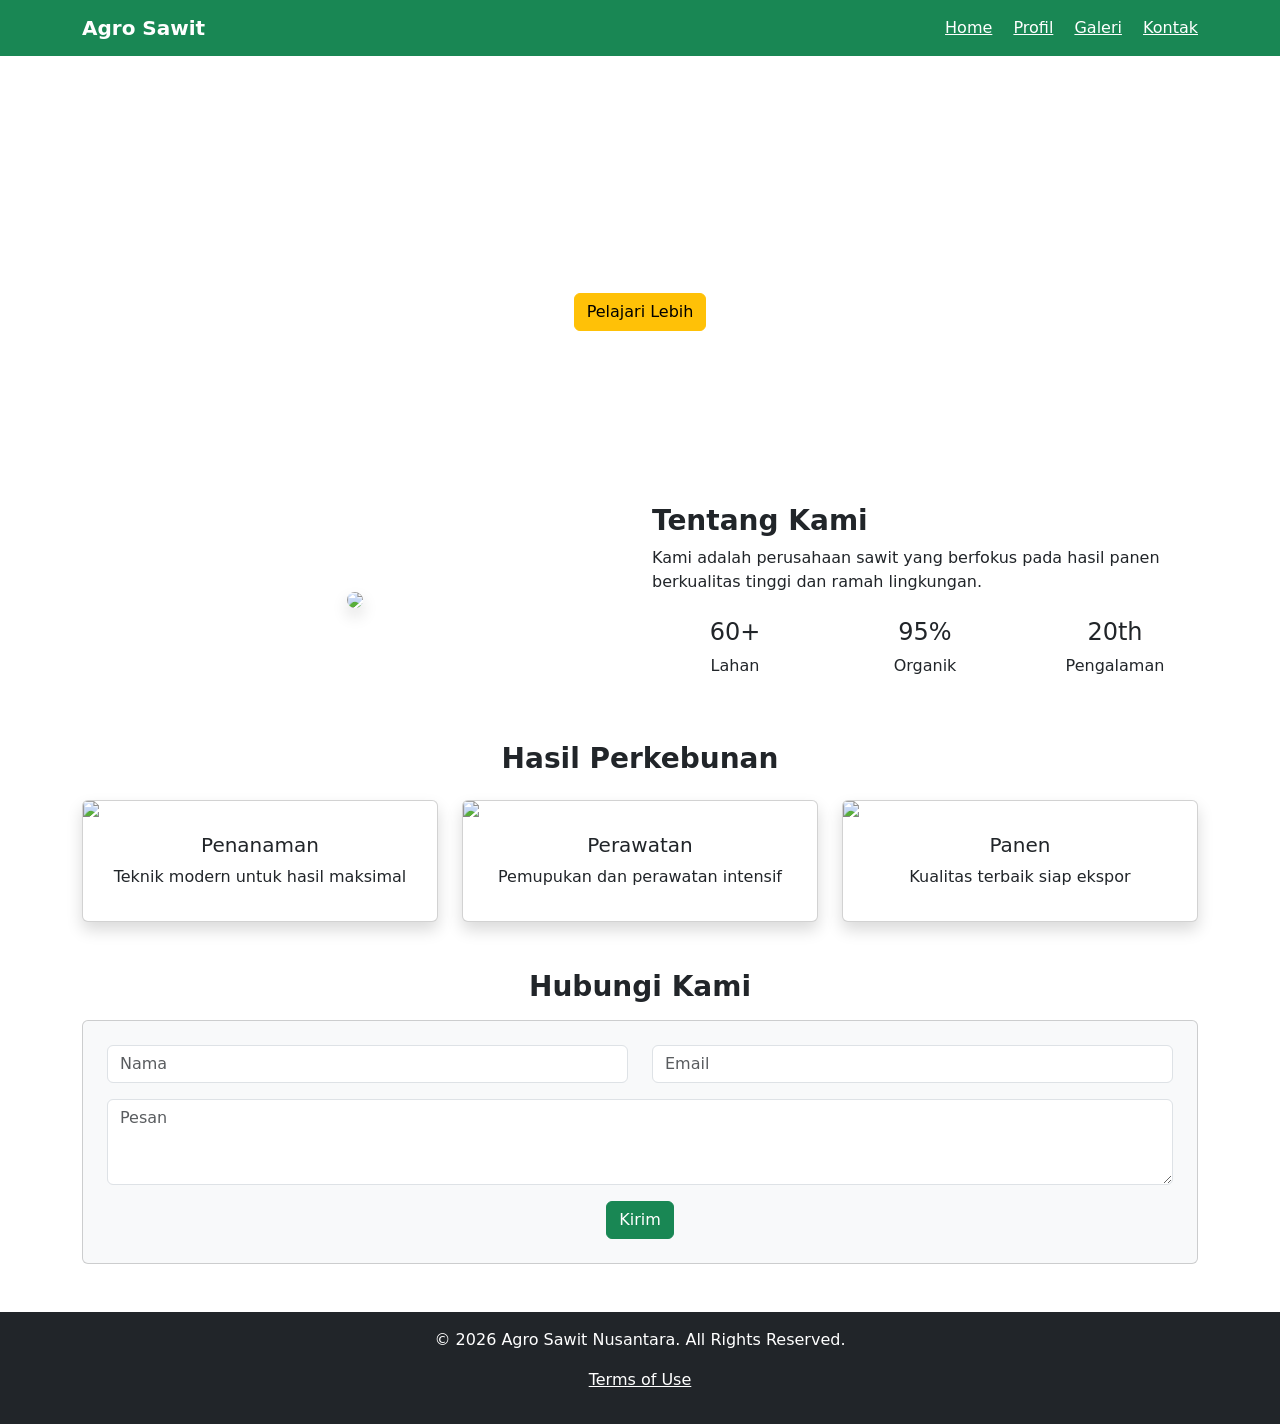
==== halamanweb1/index.html @ 72e06317 "paw uts test" ====
<!DOCTYPE html>
<html lang="id">
<head>
  <meta charset="UTF-8">
  <meta name="viewport" content="width=device-width, initial-scale=1.0">
  <title>Agro Sawit Nusantara</title>

  <!-- Bootstrap -->
  <link href="https://cdn.jsdelivr.net/npm/bootstrap@5.3.0/dist/css/bootstrap.min.css" rel="stylesheet">

  <!-- CSS -->
  <link rel="stylesheet" href="style.css">
</head>
<body>

<!-- Navbar -->
<nav class="navbar navbar-expand-lg navbar-dark bg-success">
  <div class="container">
    <a class="navbar-brand fw-bold">Agro Sawit</a>
    <div>
      <a href="#home" class="text-white me-3">Home</a>
      <a href="#profil" class="text-white me-3">Profil</a>
      <a href="#galeri" class="text-white me-3">Galeri</a>
      <a href="#kontak" class="text-white">Kontak</a>
    </div>
  </div>
</nav>

<!-- Hero -->
<section id="home" class="hero d-flex align-items-center text-center text-white">
  <div class="container">
    <h1 class="fw-bold">Perkebunan Sawit Modern</h1>
    <p>Mengelola sawit berkualitas dengan teknologi dan keberlanjutan</p>
    <button class="btn btn-warning mt-3" onclick="halo()">Pelajari Lebih</button>
  </div>
</section>

<!-- Tentang -->
<div id="profil" class="container mt-5">
  <div class="row align-items-center">
    
    <div class="col-md-6 text-center">
      <img src="https://picsum.photos/500" class="img-fluid rounded-circle shadow">
    </div>

    <div class="col-md-6">
      <h3 class="fw-bold">Tentang Kami</h3>
      <p>Kami adalah perusahaan sawit yang berfokus pada hasil panen berkualitas tinggi dan ramah lingkungan.</p>

      <div class="row text-center mt-4">
        <div class="col">
          <h4>60+</h4>
          <p>Lahan</p>
        </div>
        <div class="col">
          <h4>95%</h4>
          <p>Organik</p>
        </div>
        <div class="col">
          <h4>20th</h4>
          <p>Pengalaman</p>
        </div>
      </div>
    </div>

  </div>
</div>

<!-- Produk -->
<div id="galeri" class="container mt-5">
  <h3 class="text-center fw-bold">Hasil Perkebunan</h3>

  <div class="row mt-4">
    
    <div class="col-md-4">
      <div class="card shadow">
        <img src="https://picsum.photos/401" class="card-img-top">
        <div class="card-body text-center">
          <h5>Penanaman</h5>
          <p>Teknik modern untuk hasil maksimal</p>
        </div>
      </div>
    </div>

    <div class="col-md-4">
      <div class="card shadow">
        <img src="https://picsum.photos/402" class="card-img-top">
        <div class="card-body text-center">
          <h5>Perawatan</h5>
          <p>Pemupukan dan perawatan intensif</p>
        </div>
      </div>
    </div>

    <div class="col-md-4">
      <div class="card shadow">
        <img src="https://picsum.photos/403" class="card-img-top">
        <div class="card-body text-center">
          <h5>Panen</h5>
          <p>Kualitas terbaik siap ekspor</p>
        </div>
      </div>
    </div>

  </div>
</div>

<!-- Kontak -->
<div id="kontak" class="container mt-5">
  <h3 class="text-center fw-bold">Hubungi Kami</h3>

    <div class="card p-4 mt-3 bg-light">
    <form id="formKontak">
        <div class="row">
            <div class="col-md-6 mb-3">
                <input type="text" class="form-control" placeholder="Nama">
            </div>

            <div class="col-md-6 mb-3">
                <input type="email" class="form-control" placeholder="Email">
            </div>

            <div class="col-12 mb-3">
                <textarea class="form-control" rows="3" placeholder="Pesan"></textarea>
            </div>

            <div class="text-center">
                <button class="btn btn-success" onclick="kirim()">Kirim</button>
            </div>

        </div>
    </div>
    </form>
</div>


<!-- Footer -->
<footer class="bg-dark text-white text-center p-3 mt-5">
  <p>© 2026 Agro Sawit Nusantara. All Rights Reserved.</p>
  <p><a href="../term/terms.html" class="text-white" onclick="terms()">Terms of Use</a></p>
</footer>

<script src="script.js"></script>
</body>
</html>
---- halamanweb1/style.css ----
.hero {
  height: 400px;
  background: url('https://picsum.photos/1200/500') center/cover;
}

html {
  scroll-behavior: smooth;
}
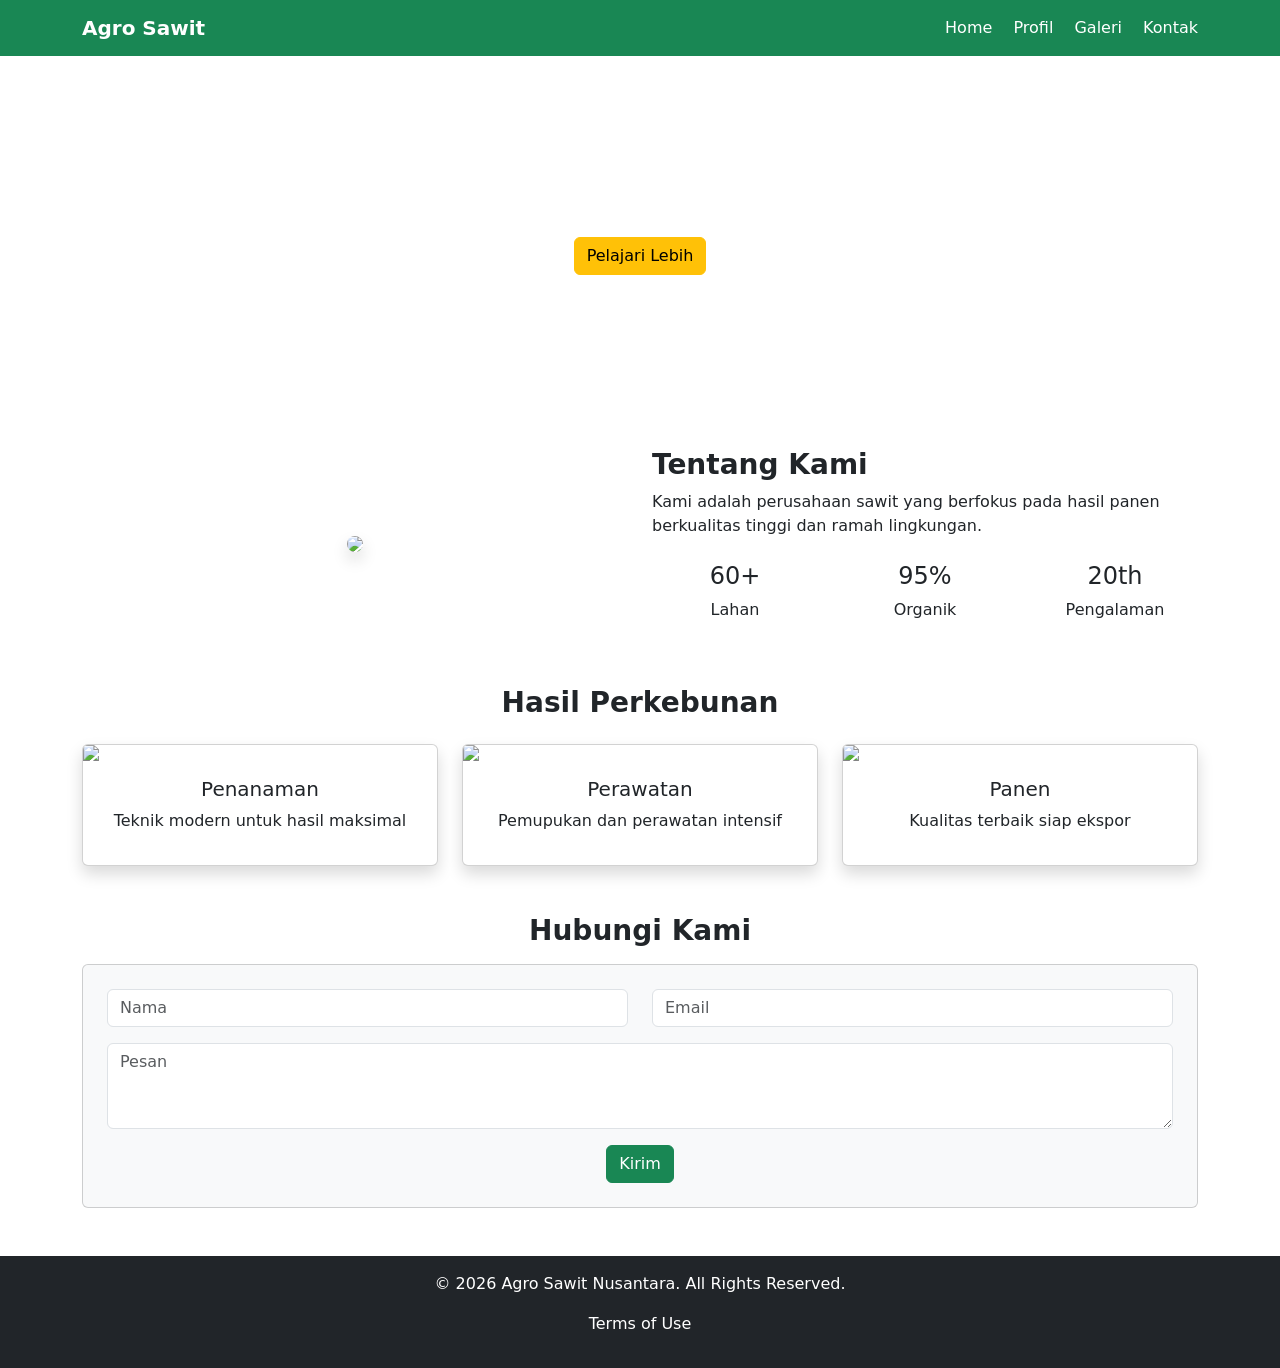
==== commit 9a4716c1: "test 0.3 ubah dikit" ====
--- a/halamanweb1/index.html
+++ b/halamanweb1/index.html
@@ -14,10 +14,10 @@
 <body>
 
 <!-- Navbar -->
-<nav class="navbar navbar-expand-lg navbar-dark bg-success">
+<nav class="navbar navbar-expand-lg navbar-dark bg-success fixed-top">
   <div class="container">
     <a class="navbar-brand fw-bold">Agro Sawit</a>
-    <div>
+    <div class="menu-nav">
       <a href="#home" class="text-white me-3">Home</a>
       <a href="#profil" class="text-white me-3">Profil</a>
       <a href="#galeri" class="text-white me-3">Galeri</a>
@@ -106,26 +106,26 @@
 </div>
 
 <!-- Kontak -->
-<div id="kontak" class="container mt-5">
+<div id="formkontak" class="container mt-5">
   <h3 class="text-center fw-bold">Hubungi Kami</h3>
 
     <div class="card p-4 mt-3 bg-light">
     <form id="formKontak">
         <div class="row">
             <div class="col-md-6 mb-3">
-                <input type="text" class="form-control" placeholder="Nama">
+                <input type="text" id="nama" class="form-control" placeholder="Nama" required>
             </div>
 
             <div class="col-md-6 mb-3">
-                <input type="email" class="form-control" placeholder="Email">
+                <input type="email" class="form-control" placeholder="Email" required>
             </div>
 
             <div class="col-12 mb-3">
-                <textarea class="form-control" rows="3" placeholder="Pesan"></textarea>
+                <textarea class="form-control" rows="3" placeholder="Pesan" required></textarea>
             </div>
 
             <div class="text-center">
-                <button class="btn btn-success" onclick="kirim()">Kirim</button>
+                <button type="button" class="btn btn-success" onclick="kirim()">Kirim</button>
             </div>
 
         </div>
--- a/halamanweb1/style.css
+++ b/halamanweb1/style.css
@@ -1,8 +1,150 @@
-.hero {
-  height: 400px;
-  background: url('https://picsum.photos/1200/500') center/cover;
+/* HERO animasi masuk */
+.hero { 
+  height: 400px; 
+  background: url('https://picsum.photos/1200/500') center/cover; 
 }
 
-html {
-  scroll-behavior: smooth;
+html { 
+  scroll-behavior: smooth; 
+}
+
+.hero h1 {
+  opacity: 0;
+  transform: translateY(-30px);
+  animation: fadeDown 1s ease forwards;
+}
+
+.hero p {
+  opacity: 0;
+  transform: translateY(30px);
+  animation: fadeUp 1s ease forwards;
+  animation-delay: 0.5s;
+}
+
+.hero button {
+  opacity: 0;
+  animation: fadeIn 1s ease forwards;
+  animation-delay: 1s;
+}
+
+/* Keyframes */
+@keyframes fadeDown {
+  to {
+    opacity: 1;
+    transform: translateY(0);
+  }
+}
+
+@keyframes fadeUp {
+  to {
+    opacity: 1;
+    transform: translateY(0);
+  }
+}
+
+@keyframes fadeIn {
+  to {
+    opacity: 1;
+  }
+}
+
+/* Animasi saat scroll */
+.animasi {
+  opacity: 0;
+  transform: translateY(40px);
+  transition: 0.8s;
+}
+
+.animasi.muncul {
+  opacity: 1;
+  transform: translateY(0);
+}
+
+/* Card hover */
+.card {
+  transition: 0.3s;
+}
+
+.card:hover {
+  transform: translateY(-10px) scale(1.03);
+}
+
+/* Tombol hover */
+.btn {
+  transition: 0.3s;
+}
+
+.btn:hover {
+  transform: scale(1.1);
+}
+
+/* HANYA untuk menu navbar (bukan brand) */
+.navbar .container div a {
+  position: relative;
+  text-decoration: none;
+  transition: 0.3s;
+}
+
+/* Hover efek */
+.navbar .container div a:hover {
+  color: yellow !important;
+  transform: translateY(-3px);
+}
+
+/* Garis bawah animasi */
+.navbar .container div a::after {
+  content: "";
+  position: absolute;
+  left: 0;
+  bottom: -5px;
+  width: 0%;
+  height: 2px;
+  background: yellow;
+  transition: 0.3s;
+}
+
+/* Saat hover */
+.navbar .container div a:hover::after {
+  width: 100%;
+}
+
+/* Link footer */
+footer a {
+  position: relative;
+  text-decoration: none;
+  transition: 0.3s;
+}
+
+/* Hover efek */
+footer a:hover {
+  color: yellow !important;
+  transform: translateY(-3px);
+}
+
+/* Garis bawah animasi */
+footer a::after {
+  content: "";
+  position: absolute;
+  left: 50%;
+  bottom: -3px;
+  width: 0%;
+  height: 2px;
+  background: yellow;
+  transition: 0.3s;
+  transform: translateX(-50%);
+}
+
+/* Saat hover garis muncul dari tengah */
+footer a:hover::after {
+  width: 100%;
+}
+
+/* Efek klik (tekan) */
+footer a:active {
+  transform: scale(0.9);
+}
+
+footer a:hover {
+  color: yellow !important;
+  text-shadow: 0 0 8px yellow;
 }
